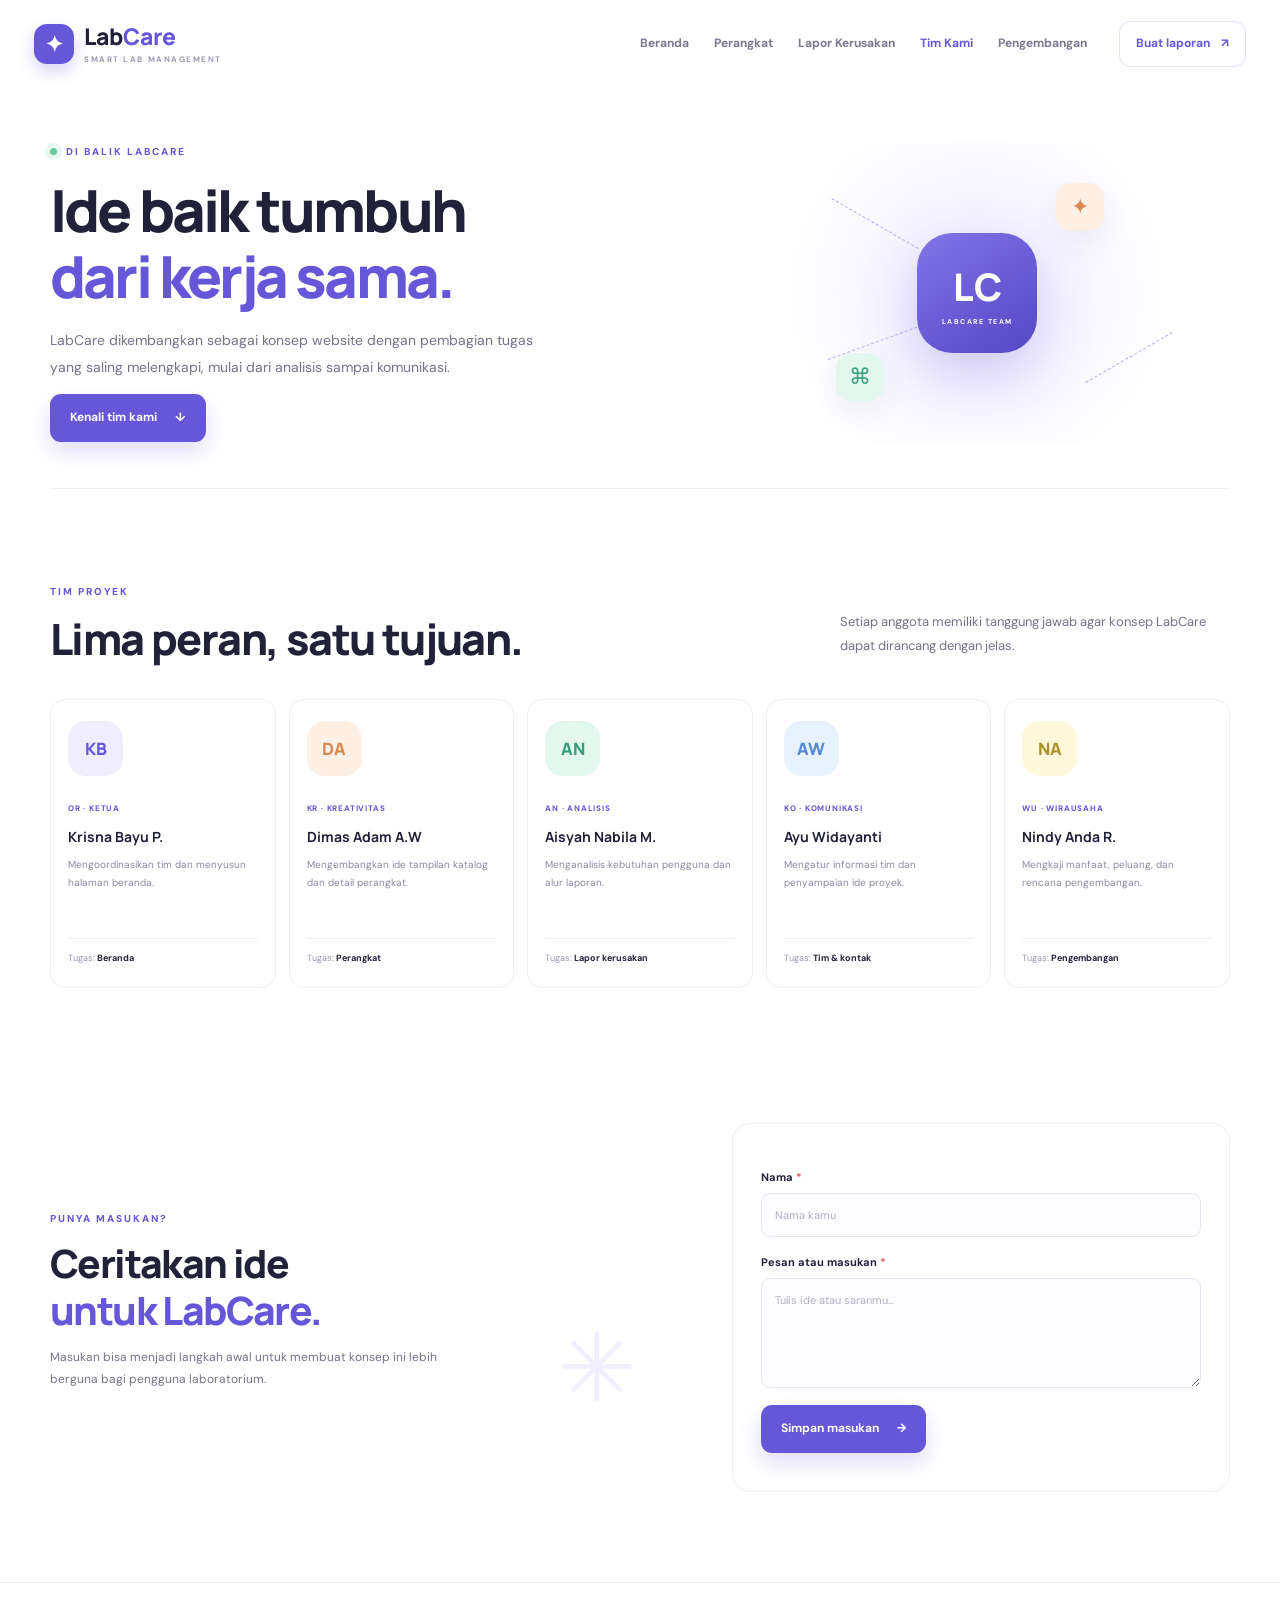
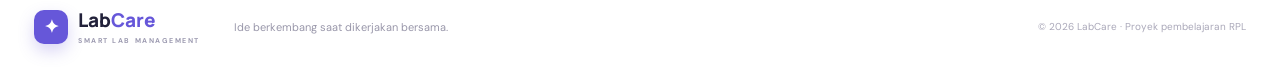
==== presentasi-kontak.html @ 1a1e1eef "Add files via upload" ====
<!DOCTYPE html>
<html lang="id">

<head>
    <meta charset="UTF-8">
    <meta name="viewport" content="width=device-width, initial-scale=1.0">
    <title>Tim Kami — LabCare</title>
    <link rel="stylesheet" href="style.css">
    <script src="script.js" defer></script>
</head>

<body>
    <header class="site-header"><a class="brand" href="index.html"><span
                class="brand-mark">✦</span><span>Lab<span>Care</span><small>SMART LAB
                    MANAGEMENT</small></span></a><button class="menu-toggle" aria-label="Buka menu"
            aria-expanded="false">☰</button>
        <nav class="nav-links"><a href="index.html">Beranda</a><a href="tampilan-aplikasi.html">Perangkat</a><a
                href="lapor-kerusakan.html">Lapor Kerusakan</a><a class="active" href="presentasi-kontak.html">Tim
                Kami</a><a href="peluang-pengembangan.html">Pengembangan</a></nav><a class="header-cta"
            href="lapor-kerusakan.html">Buat laporan <span>↗</span></a>
    </header>
    <main>
        <section class="page-hero section-wrap">
            <div>
                <div class="eyebrow"><span class="pulse-dot"></span> DI BALIK LABCARE</div>
                <h1>Ide baik tumbuh<br><span>dari kerja sama.</span></h1>
                <p>LabCare dikembangkan sebagai konsep website dengan pembagian tugas yang saling melengkapi, mulai dari
                    analisis sampai komunikasi.</p><a class="btn btn-primary" href="#team">Kenali tim kami
                    <span>↓</span></a>
            </div>
            <div class="team-hero-art">
                <div class="team-orb orb-one">✦</div>
                <div class="team-orb orb-two">⌘</div>
                <div class="team-center">LC<span>LABCARE TEAM</span></div>
                <div class="team-line line-one"></div>
                <div class="team-line line-two"></div>
                <div class="team-line line-three"></div>
            </div>
        </section>
        <section class="section-wrap section-pad" id="team">
            <div class="section-heading">
                <div>
                    <div class="eyebrow">TIM PROYEK</div>
                    <h2>Lima peran, satu tujuan.</h2>
                </div>
                <p>Setiap anggota memiliki tanggung jawab agar konsep LabCare dapat dirancang dengan jelas.</p>
            </div>
            <div class="team-grid">
                <article class="team-card">
                    <div class="team-avatar avatar-violet">KB</div><span class="role-tag">OR · KETUA</span>
                    <h3>Krisna Bayu P.</h3>
                    <p>Mengoordinasikan tim dan menyusun halaman beranda.</p>
                    <div class="team-task">Tugas: <b>Beranda</b></div>
                </article>
                <article class="team-card">
                    <div class="team-avatar avatar-peach">DA</div><span class="role-tag">KR · KREATIVITAS</span>
                    <h3>Dimas Adam A.W</h3>
                    <p>Mengembangkan ide tampilan katalog dan detail perangkat.</p>
                    <div class="team-task">Tugas: <b>Perangkat</b></div>
                </article>
                <article class="team-card">
                    <div class="team-avatar avatar-mint">AN</div><span class="role-tag">AN · ANALISIS</span>
                    <h3>Aisyah Nabila M.</h3>
                    <p>Menganalisis kebutuhan pengguna dan alur laporan.</p>
                    <div class="team-task">Tugas: <b>Lapor kerusakan</b></div>
                </article>
                <article class="team-card">
                    <div class="team-avatar avatar-blue">AW</div><span class="role-tag">KO · KOMUNIKASI</span>
                    <h3>Ayu Widayanti</h3>
                    <p>Mengatur informasi tim dan penyampaian ide proyek.</p>
                    <div class="team-task">Tugas: <b>Tim & kontak</b></div>
                </article>
                <article class="team-card">
                    <div class="team-avatar avatar-yellow">NA</div><span class="role-tag">WU · WIRAUSAHA</span>
                    <h3>Nindy Anda R.</h3>
                    <p>Mengkaji manfaat, peluang, dan rencana pengembangan.</p>
                    <div class="team-task">Tugas: <b>Pengembangan</b></div>
                </article>
            </div>
        </section>
        <section class="section-wrap contact-layout">
            <div>
                <div class="eyebrow">PUNYA MASUKAN?</div>
                <h2>Ceritakan ide<br><span>untuk LabCare.</span></h2>
                <p>Masukan bisa menjadi langkah awal untuk membuat konsep ini lebih berguna bagi pengguna laboratorium.
                </p>
                <div class="contact-decoration">✳</div>
            </div>
            <form id="feedback-form" class="feedback-form"><label for="feedback-name">Nama <b>*</b></label><input
                    id="feedback-name" required placeholder="Nama kamu"><label for="feedback-message">Pesan atau masukan
                    <b>*</b></label><textarea id="feedback-message" rows="4" minlength="3" required
                    placeholder="Tulis ide atau saranmu..."></textarea><button class="btn btn-primary"
                    type="submit">Simpan masukan <span>→</span></button>
                <p class="form-message" id="feedback-status" role="status"></p>
            </form>
        </section>
    </main>
    <footer class="site-footer"><a class="brand footer-brand" href="index.html"><span
                class="brand-mark">✦</span><span>Lab<span>Care</span><small>SMART LAB MANAGEMENT</small></span></a>
        <p>Ide berkembang saat dikerjakan bersama.</p><span>© 2026 LabCare · Proyek pembelajaran RPL</span>
    </footer>
</body>

</html>
---- style.css ----
@import url('https://fonts.googleapis.com/css2?family=DM+Sans:wght@400;500;600;700&family=Manrope:wght@400;500;600;700;800&display=swap');

:root {
    --ink: #22213a;
    --muted: #74738a;
    --purple: #6657d9;
    --purple-dark: #5143c1;
    --lilac: #f0edff;
    --mint: #e4f7ef;
    --peach: #fff0e6;
    --blue: #e8f2ff;
    --line: #eeedf4;
    --white: #fff;
    --shadow: 0 24px 70px rgba(46, 38, 100, .10)
}

* {
    box-sizing: border-box
}

html {
    scroll-behavior: smooth
}

body {
    margin: 0;
    background: #fff;
    color: var(--ink);
    font-family: 'DM Sans', sans-serif;
    font-size: 15px;
    line-height: 1.65
}

a {
    color: inherit;
    text-decoration: none
}

button,
input,
textarea,
select {
    font: inherit
}

button,
a {
    -webkit-tap-highlight-color: transparent
}

.site-header {
    height: 88px;
    max-width: 1320px;
    margin: auto;
    padding: 0 34px;
    display: flex;
    align-items: center;
    gap: 32px;
    position: relative;
    z-index: 10;
    background: #fff
}

.brand {
    display: flex;
    align-items: center;
    gap: 10px;
    font-family: Manrope, sans-serif;
    font-weight: 800;
    font-size: 23px;
    line-height: 1.1;
    white-space: nowrap
}

.brand>span:last-child>span {
    color: var(--purple)
}

.brand small {
    display: block;
    font: 700 8px 'DM Sans', sans-serif;
    letter-spacing: 1.55px;
    color: #9c9ab0;
    margin-top: 5px
}

.brand-mark {
    width: 40px;
    height: 40px;
    border-radius: 13px;
    background: var(--purple);
    display: grid;
    place-items: center;
    color: #fff;
    font-size: 22px;
    box-shadow: 0 7px 16px #6657d940
}

.nav-links {
    display: flex;
    align-items: center;
    justify-content: center;
    gap: 25px;
    margin-left: auto
}

.nav-links a {
    font-size: 12px;
    font-weight: 700;
    color: #79788e;
    transition: .2s;
    white-space: nowrap
}

.nav-links a:hover,
.nav-links a.active {
    color: var(--purple)
}

.header-cta {
    padding: 12px 16px;
    border: 1px solid #e7e4fa;
    border-radius: 11px;
    color: var(--purple);
    font-size: 12px;
    font-weight: 700;
    white-space: nowrap
}

.header-cta span {
    padding-left: 8px
}

.menu-toggle {
    display: none;
    border: 0;
    background: var(--lilac);
    color: var(--purple);
    border-radius: 9px;
    padding: 8px 12px;
    font-size: 20px
}

.section-wrap {
    width: min(1180px, calc(100% - 64px));
    margin: 0 auto
}

.hero {
    min-height: 650px;
    display: grid;
    grid-template-columns: .9fr 1.1fr;
    align-items: center;
    gap: 28px;
    padding-top: 40px;
    padding-bottom: 68px
}

.eyebrow {
    font-size: 10px;
    letter-spacing: 2px;
    font-weight: 800;
    color: var(--purple);
    display: flex;
    align-items: center;
    gap: 9px
}

.pulse-dot {
    width: 7px;
    height: 7px;
    border-radius: 50%;
    background: #68c9a1;
    box-shadow: 0 0 0 5px #68c9a125
}

.hero h1,
.page-hero h1 {
    font: 800 clamp(42px, 5.1vw, 66px)/1.13 Manrope, sans-serif;
    letter-spacing: -2.8px;
    margin: 22px 0 19px
}

.hero h1 span,
.page-hero h1 span,
.section-heading h2 span,
.form-intro h2 span,
.contact-layout h2 span {
    color: var(--purple)
}

.hero-text,
.page-hero p {
    max-width: 490px;
    color: var(--muted);
    font-size: 15px;
    line-height: 1.9
}

.hero-actions {
    display: flex;
    align-items: center;
    gap: 12px;
    flex-wrap: wrap;
    margin-top: 30px
}

.btn {
    border: 0;
    display: inline-flex;
    align-items: center;
    justify-content: center;
    gap: 18px;
    padding: 14px 20px;
    border-radius: 11px;
    font-size: 12px;
    font-weight: 700;
    cursor: pointer;
    transition: transform .2s, box-shadow .2s
}

.btn:hover {
    transform: translateY(-2px)
}

.btn-primary {
    background: var(--purple);
    color: #fff;
    box-shadow: 0 10px 22px #6657d933
}

.btn-primary:hover {
    background: var(--purple-dark);
    box-shadow: 0 13px 25px #6657d944
}

.btn-ghost {
    background: #f7f6fb;
    color: #4d4b65
}

.play-icon {
    display: grid;
    place-items: center;
    background: #fff;
    border-radius: 50%;
    width: 25px;
    height: 25px;
    color: var(--purple)
}

.hero-proof {
    display: flex;
    align-items: center;
    gap: 12px;
    margin-top: 40px
}

.avatar-stack {
    display: flex;
    padding-left: 3px
}

.avatar-stack span {
    display: grid;
    place-items: center;
    width: 31px;
    height: 31px;
    margin-left: -4px;
    background: #f0edff;
    border: 2px solid white;
    border-radius: 50%;
    font-size: 15px
}

.hero-proof strong,
.hero-proof small {
    display: block
}

.hero-proof strong {
    font-size: 11px
}

.hero-proof small {
    font-size: 10px;
    color: #9997aa
}

.hero-art {
    height: 490px;
    position: relative;
    display: flex;
    align-items: center;
    justify-content: center
}

.art-glow {
    position: absolute;
    width: 410px;
    height: 410px;
    border-radius: 50%;
    background: radial-gradient(circle, #eeebff 0, #f8f6ff 55%, transparent 72%)
}

.art-orbit {
    position: absolute;
    width: 430px;
    height: 430px;
    border: 1px dashed #d9d3fa;
    border-radius: 50%;
    transform: rotate(-25deg)
}

.dashboard-window {
    z-index: 1;
    width: min(430px, 90%);
    padding: 0 22px 22px;
    background: #fff;
    border: 1px solid #efedf7;
    border-radius: 20px;
    box-shadow: 0 30px 90px #49417d1a;
    transform: rotate(-2deg)
}

.window-top {
    height: 43px;
    display: flex;
    align-items: center;
    justify-content: space-between;
    border-bottom: 1px solid #f0eef6;
    font-size: 9px;
    color: #a2a0b4
}

.window-dots {
    display: flex;
    gap: 4px
}

.window-dots i {
    width: 6px;
    height: 6px;
    border-radius: 50%;
    background: #e5e2f2
}

.window-dots i:first-child {
    background: #edb4bf
}

.window-dots i:nth-child(2) {
    background: #f3d38a
}

.window-dots i:nth-child(3) {
    background: #9ddbc2
}

.live-label {
    font-size: 7px;
    color: #4ab38b;
    font-weight: 800
}

.mini-welcome {
    display: flex;
    align-items: center;
    justify-content: space-between;
    padding: 18px 0 13px
}

.mini-welcome small,
.inventory-summary small {
    font-size: 8px;
    letter-spacing: 1.3px;
    color: #9694a9;
    font-weight: 800
}

.mini-welcome h3 {
    font: 700 19px Manrope;
    margin: 5px 0 0
}

.mini-welcome p {
    font-size: 10px;
    color: #9997aa;
    margin: 2px 0
}

.mini-logo {
    width: 38px;
    height: 38px;
    background: var(--lilac);
    color: var(--purple);
    display: grid;
    place-items: center;
    border-radius: 12px;
    font-size: 22px
}

.stat-grid {
    display: grid;
    grid-template-columns: repeat(2, 1fr);
    gap: 9px
}

.stat-card {
    position: relative;
    padding: 12px;
    border: 1px solid #f0eef7;
    border-radius: 12px;
    min-height: 110px
}

.stat-icon {
    display: grid;
    place-items: center;
    width: 27px;
    height: 27px;
    border-radius: 8px;
    font-size: 14px;
    margin-bottom: 8px
}

.violet {
    background: var(--lilac);
    color: var(--purple)
}

.mint {
    background: var(--mint);
    color: #399d7b
}

.orange {
    background: var(--peach);
    color: #d98750
}

.blue {
    background: var(--blue);
    color: #528cd6
}

.stat-card small,
.stat-card strong,
.stat-card em {
    display: block
}

.stat-card small {
    font-size: 9px;
    color: #89879d
}

.stat-card strong {
    font: 800 23px Manrope;
    margin: 0 0 2px
}

.stat-card em {
    font-style: normal;
    font-size: 8px;
    color: #a09eb1
}

.green-text {
    color: #38a57d !important
}

.orange-text {
    color: #d88950 !important
}

.device-preview {
    margin-top: 14px;
    padding: 13px;
    border: 1px solid #f0eef7;
    border-radius: 12px
}

.device-title {
    display: flex;
    justify-content: space-between;
    font-size: 10px;
    margin-bottom: 8px
}

.device-title a {
    color: var(--purple);
    font-size: 9px
}

.device-row {
    display: flex;
    align-items: center;
    gap: 9px;
    padding: 8px 0;
    border-top: 1px solid #f4f2f8
}

.device-symbol {
    width: 28px;
    height: 28px;
    background: var(--lilac);
    color: var(--purple);
    border-radius: 8px;
    display: grid;
    place-items: center
}

.device-symbol.purple {
    background: var(--mint);
    color: #339c7b
}

.device-row>div {
    flex: 1
}

.device-row strong,
.device-row small {
    display: block
}

.device-row strong {
    font-size: 10px
}

.device-row small {
    font-size: 8px;
    color: #9997aa
}

.status {
    font-size: 9px;
    font-weight: 700;
    padding: 5px 8px;
    border-radius: 6px;
    white-space: nowrap
}

.status-good {
    background: #e6f8f0;
    color: #29966c
}

.status-check {
    background: #fff3df;
    color: #c17c22
}

.status-broken {
    background: #ffe9eb;
    color: #d84d5d
}

.floating-note {
    position: absolute;
    z-index: 2;
    display: flex;
    align-items: center;
    gap: 10px;
    background: white;
    border: 1px solid #f0eef7;
    border-radius: 13px;
    padding: 12px 15px;
    box-shadow: 0 15px 40px #3e356b16
}

.floating-note>span {
    width: 30px;
    height: 30px;
    border-radius: 9px;
    background: var(--mint);
    display: grid;
    place-items: center;
    color: #399d7b
}

.floating-note strong,
.floating-note small {
    display: block
}

.floating-note strong {
    font-size: 10px
}

.floating-note small {
    font-size: 9px;
    color: #9997aa
}

.note-top {
    top: 64px;
    right: -3px
}

.note-bottom {
    bottom: 45px;
    left: -5px
}

.note-bottom>span {
    background: #fff0e6;
    color: #d98750
}

.trust-strip {
    border-top: 1px solid #f0eef6;
    border-bottom: 1px solid #f0eef6;
    display: flex;
    justify-content: center;
    gap: clamp(25px, 6vw, 90px);
    padding: 22px 24px;
    flex-wrap: wrap;
    color: #77758c;
    font-size: 11px;
    font-weight: 700
}

.trust-strip span {
    color: var(--purple);
    margin-right: 8px;
    font-size: 16px
}

.section-pad {
    padding-top: 95px;
    padding-bottom: 95px
}

.section-heading {
    display: flex;
    justify-content: space-between;
    align-items: end;
    gap: 35px;
    margin-bottom: 35px
}

.section-heading h2,
.form-intro h2,
.contact-layout h2 {
    font: 800 clamp(30px, 3.7vw, 43px)/1.2 Manrope;
    letter-spacing: -1.6px;
    margin: 12px 0 0
}

.section-heading>p {
    max-width: 390px;
    color: var(--muted);
    font-size: 13px;
    margin: 0 0 5px;
    line-height: 1.9
}

.feature-grid {
    display: grid;
    grid-template-columns: repeat(3, 1fr);
    gap: 18px
}

.feature-card {
    position: relative;
    overflow: hidden;
    border-radius: 17px;
    padding: 27px;
    min-height: 270px
}

.feature-lilac {
    background: #f2efff
}

.feature-mint {
    background: #eaf8f1
}

.feature-peach {
    background: #fff1e8
}

.feature-icon {
    display: grid;
    place-items: center;
    width: 43px;
    height: 43px;
    border-radius: 13px;
    background: #fff;
    color: var(--purple);
    font-size: 21px;
    box-shadow: 0 4px 15px #3b2b6910;
    margin-bottom: 24px
}

.feature-mint .feature-icon {
    color: #319d76
}

.feature-peach .feature-icon {
    color: #d98b50
}

.card-number {
    font-size: 8px;
    letter-spacing: 1.3px;
    font-weight: 800;
    color: #9693b1
}

.feature-card h3 {
    font: 700 19px Manrope;
    margin: 9px 0
}

.feature-card p {
    font-size: 12px;
    line-height: 1.8;
    color: #77758c;
    max-width: 280px
}

.feature-card a {
    font-size: 11px;
    font-weight: 800;
    color: var(--purple);
    display: inline-flex;
    gap: 20px;
    margin-top: 12px
}

.feature-decoration {
    position: absolute;
    right: 10px;
    bottom: -28px;
    font-size: 100px;
    color: #6657d90a;
    transform: rotate(-15deg)
}

.cta-band {
    margin-bottom: 85px;
    padding: 30px 38px;
    border-radius: 19px;
    background: linear-gradient(110deg, #6556d8, #8071e9);
    color: white;
    display: flex;
    align-items: center;
    gap: 20px;
    position: relative;
    overflow: hidden
}

.cta-symbol {
    width: 52px;
    height: 52px;
    display: grid;
    place-items: center;
    border-radius: 15px;
    background: #ffffff25;
    font-size: 25px;
    flex-shrink: 0
}

.cta-band>div:nth-child(2) {
    flex: 1
}

.cta-band h2 {
    font: 700 21px Manrope;
    margin: 0 0 4px
}

.cta-band p {
    font-size: 12px;
    color: #e4e0ff;
    margin: 0
}

.btn-light {
    background: white;
    color: var(--purple);
    white-space: nowrap
}

.site-footer {
    max-width: 1320px;
    margin: auto;
    border-top: 1px solid #efedf5;
    padding: 27px 34px 32px;
    display: flex;
    align-items: center;
    gap: 24px
}

.footer-brand {
    font-size: 19px
}

.footer-brand .brand-mark {
    width: 34px;
    height: 34px;
    border-radius: 10px;
    font-size: 18px
}

.footer-brand small {
    font-size: 7px
}

.site-footer p {
    font-size: 11px;
    color: #9997aa;
    margin: 0 auto 0 10px
}

.site-footer>span {
    font-size: 10px;
    color: #aaa8b9;
    white-space: nowrap
}

.page-hero {
    display: grid;
    grid-template-columns: 1fr .75fr;
    align-items: center;
    min-height: 380px;
    padding-top: 55px;
    padding-bottom: 45px;
    border-bottom: 1px solid #f2f0f7
}

.page-hero h1 {
    font-size: clamp(40px, 4.7vw, 58px);
    margin-top: 17px
}

.page-hero p {
    max-width: 510px;
    font-size: 14px
}

.page-hero-art {
    height: 260px;
    position: relative;
    display: grid;
    place-items: center;
    background: radial-gradient(circle, #f1eeff 0, transparent 67%)
}

.hero-icon-large {
    width: 150px;
    height: 150px;
    display: grid;
    place-items: center;
    border-radius: 40px;
    background: linear-gradient(145deg, #8071e9, #5545c8);
    color: white;
    font-size: 76px;
    box-shadow: 0 24px 60px #6556d844;
    transform: rotate(-8deg)
}

.orbit-label {
    position: absolute;
    right: 9%;
    bottom: 15%;
    background: white;
    padding: 12px 18px;
    border: 1px solid #efedf7;
    border-radius: 12px;
    font-size: 8px;
    letter-spacing: 1.5px;
    color: #aaa6bd;
    box-shadow: var(--shadow);
    transform: rotate(5deg)
}

.orbit-label b {
    font-size: 12px;
    color: var(--purple)
}

.inventory-summary {
    display: flex;
    justify-content: space-between;
    align-items: center;
    margin-bottom: 25px
}

.inventory-summary h2 {
    font: 800 30px Manrope;
    letter-spacing: -1px;
    margin: 5px 0
}

.inventory-summary p {
    margin: 0;
    color: var(--muted);
    font-size: 12px
}

.summary-count {
    width: 90px;
    height: 90px;
    border: 1px solid #efedf7;
    border-radius: 20px;
    display: grid;
    align-content: center;
    justify-items: center;
    background: #fbfaff
}

.summary-count strong {
    font: 800 30px Manrope;
    color: var(--purple)
}

.summary-count span {
    font-size: 10px;
    color: #9997aa
}

.filter-bar {
    display: flex;
    justify-content: space-between;
    gap: 15px;
    align-items: center;
    margin-bottom: 25px
}

.search-box {
    height: 44px;
    border: 1px solid #eae8f3;
    border-radius: 10px;
    display: flex;
    align-items: center;
    gap: 10px;
    padding: 0 13px;
    max-width: 380px;
    flex: 1
}

.search-box>span {
    font-size: 22px;
    color: #9895ad
}

.search-box input {
    border: 0;
    outline: 0;
    width: 100%;
    font-size: 11px;
    color: var(--ink)
}

.filter-buttons {
    display: flex;
    gap: 6px;
    flex-wrap: wrap
}

.filter-btn {
    border: 1px solid #eeecf5;
    background: #fff;
    border-radius: 8px;
    padding: 10px 13px;
    color: #77758c;
    font-size: 10px;
    font-weight: 700;
    cursor: pointer
}

.filter-btn.active,
.filter-btn:hover {
    background: var(--purple);
    border-color: var(--purple);
    color: white
}

.device-grid {
    display: grid;
    grid-template-columns: repeat(4, 1fr);
    gap: 16px
}

.inventory-card {
    border: 1px solid #eeecf5;
    border-radius: 15px;
    overflow: hidden;
    transition: .2s;
    background: #fff
}

.inventory-card:hover {
    transform: translateY(-4px);
    box-shadow: 0 16px 40px #41386d12
}

.device-visual {
    height: 140px;
    position: relative;
    display: grid;
    place-items: center;
    overflow: hidden
}

.device-visual:before,
.device-visual:after {
    content: "";
    position: absolute;
    border: 1px solid #ffffff85;
    border-radius: 50%;
    width: 170px;
    height: 170px
}

.device-visual:after {
    width: 120px;
    height: 120px
}

.visual-purple {
    background: #eeebff;
    color: #6a5bd9
}

.visual-mint {
    background: #e4f7ef;
    color: #339b78
}

.visual-blue {
    background: #e7f2ff;
    color: #558bd5
}

.visual-peach {
    background: #fff0e6;
    color: #d88951
}

.visual-yellow {
    background: #fff8db;
    color: #b69a30
}

.visual-pink {
    background: #ffedf4;
    color: #c56c98
}

.device-visual>span {
    z-index: 1;
    font-size: 59px
}

.device-visual i {
    position: absolute;
    right: 13px;
    top: 10px;
    font: 800 12px Manrope;
    opacity: .45
}

.inventory-card-body {
    padding: 15px
}

.card-meta {
    display: flex;
    justify-content: space-between;
    align-items: center;
    gap: 5px
}

.card-meta>span:first-child {
    font-size: 9px;
    color: #9997aa;
    letter-spacing: .5px
}

.inventory-card h3 {
    font: 700 15px Manrope;
    margin: 12px 0 2px
}

.inventory-card p {
    font-size: 10px;
    color: #8e8ca1;
    margin: 0
}

.device-spec {
    display: flex;
    justify-content: space-between;
    padding: 12px 0;
    margin-top: 10px;
    border-top: 1px solid #f1eff7;
    color: #9896aa;
    font-size: 9px
}

.detail-btn {
    width: 100%;
    display: flex;
    justify-content: space-between;
    align-items: center;
    border: 0;
    background: #f7f6fc;
    color: var(--purple);
    border-radius: 8px;
    padding: 10px 11px;
    font-size: 10px;
    font-weight: 800;
    cursor: pointer
}

.empty-state {
    text-align: center;
    padding: 50px 10px;
    color: var(--muted)
}

.modal-backdrop {
    position: fixed;
    inset: 0;
    z-index: 30;
    background: #201b3d8c;
    display: grid;
    place-items: center;
    padding: 20px
}

.modal-backdrop[hidden] {
    display: none
}

.detail-modal {
    position: relative;
    background: #fff;
    width: min(420px, 100%);
    border-radius: 22px;
    padding: 32px;
    box-shadow: var(--shadow)
}

.modal-close {
    position: absolute;
    right: 17px;
    top: 13px;
    border: 0;
    background: #f3f1fa;
    border-radius: 50%;
    width: 32px;
    height: 32px;
    font-size: 22px;
    cursor: pointer
}

.modal-icon {
    width: 54px;
    height: 54px;
    border-radius: 15px;
    background: var(--lilac);
    display: grid;
    place-items: center;
    font-size: 27px;
    color: var(--purple);
    margin-bottom: 20px
}

.detail-modal h2 {
    font: 800 27px Manrope;
    margin: 9px 0
}

.detail-modal>p {
    color: var(--muted);
    font-size: 13px
}

.modal-info {
    border-top: 1px solid var(--line);
    margin: 20px 0;
    padding-top: 12px
}

.modal-info div {
    display: flex;
    justify-content: space-between;
    padding: 8px 0;
    font-size: 12px
}

.modal-info span {
    color: #9694a8
}

.report-hero {
    grid-template-columns: 1fr .7fr
}

.report-points {
    display: grid;
    gap: 13px;
    margin-top: 30px
}

.report-points>div {
    display: flex;
    gap: 13px;
    align-items: center
}

.report-points>div>span {
    display: grid;
    place-items: center;
    width: 34px;
    height: 34px;
    border: 1px solid #e8e4fa;
    border-radius: 10px;
    color: var(--purple);
    font-size: 10px;
    font-weight: 800
}

.report-points p {
    margin: 0
}

.report-points b,
.report-points small {
    display: block
}

.report-points b {
    font-size: 12px
}

.report-points small {
    font-size: 10px;
    color: #9694a8
}

.report-side-visual {
    height: 330px;
    position: relative;
    display: grid;
    place-items: center;
    background: radial-gradient(circle, #f1eeff 0, transparent 67%)
}

.report-orbit {
    width: 185px;
    height: 185px;
    border-radius: 50%;
    background: linear-gradient(145deg, #8a7be9, #5a4bc8);
    display: grid;
    place-items: center;
    color: white;
    font-size: 72px;
    box-shadow: 0 25px 60px #6657d944
}

.report-note {
    position: absolute;
    right: 0;
    bottom: 0;
    width: 215px;
    background: white;
    border: 1px solid #efedf7;
    border-radius: 16px;
    padding: 19px;
    box-shadow: var(--shadow);
    transform: rotate(2deg)
}

.report-note h3 {
    font: 800 20px/1.2 Manrope;
    margin: 13px 0 6px
}

.report-note p {
    font-size: 10px;
    color: #9290a5;
    margin: 0
}

.note-lines {
    display: grid;
    gap: 5px;
    margin-top: 14px
}

.note-lines i {
    height: 5px;
    border-radius: 5px;
    background: #f0eef7
}

.note-lines i:nth-child(2) {
    width: 75%
}

.note-lines i:nth-child(3) {
    width: 55%
}

.report-layout {
    display: grid;
    grid-template-columns: .8fr 1.2fr;
    gap: 65px;
    align-items: start
}

.form-intro h2 {
    font-size: 35px
}

.form-intro>p {
    font-size: 12px;
    color: var(--muted);
    line-height: 1.9;
    margin: 20px 0
}

.form-intro>p b,
.report-form label b,
.feedback-form label b {
    color: #d85c6b
}

.help-card {
    display: flex;
    gap: 12px;
    padding: 16px;
    background: #f7f5ff;
    border-radius: 13px;
    margin-top: 25px
}

.help-icon {
    width: 26px;
    height: 26px;
    flex-shrink: 0;
    border-radius: 50%;
    display: grid;
    place-items: center;
    background: #e6e0ff;
    color: var(--purple);
    font-weight: 800
}

.help-card b {
    font-size: 11px
}

.help-card p {
    font-size: 10px;
    color: #85839a;
    line-height: 1.8;
    margin: 4px 0 0
}

.privacy-note {
    display: flex;
    gap: 8px;
    font-size: 10px;
    color: #9694a8;
    margin-top: 18px
}

.privacy-note:first-letter {
    color: var(--purple)
}

.report-form,
.feedback-form {
    border: 1px solid #eeecf5;
    border-radius: 18px;
    padding: 28px;
    box-shadow: 0 16px 45px #40366b08
}

.form-topline {
    display: flex;
    justify-content: space-between;
    border-bottom: 1px solid #f0eef6;
    padding-bottom: 15px;
    margin-bottom: 22px;
    font-size: 9px;
    letter-spacing: 1px;
    font-weight: 800;
    color: var(--purple)
}

.required-note {
    color: #a09eb0;
    font-weight: 500;
    letter-spacing: 0
}

.report-form label,
.feedback-form label {
    display: block;
    font-size: 11px;
    font-weight: 700;
    margin: 16px 0 7px
}

.report-form input,
.report-form textarea,
.report-form select,
.feedback-form input,
.feedback-form textarea {
    display: block;
    width: 100%;
    border: 1px solid #e8e6f0;
    border-radius: 9px;
    padding: 12px 13px;
    background: #fdfdff;
    outline: 0;
    color: var(--ink);
    font-size: 11px;
    transition: .2s
}

.report-form input:focus,
.report-form textarea:focus,
.report-form select:focus,
.feedback-form input:focus,
.feedback-form textarea:focus {
    border-color: #9a8ff0;
    box-shadow: 0 0 0 3px #6657d916
}

.report-form input::placeholder,
.report-form textarea::placeholder,
.feedback-form input::placeholder,
.feedback-form textarea::placeholder {
    color: #b1afbf
}

.report-form textarea,
.feedback-form textarea {
    resize: vertical;
    min-height: 110px
}

.form-row {
    display: grid;
    grid-template-columns: 1fr 1fr;
    gap: 14px
}

.form-bottom {
    display: flex;
    align-items: center;
    justify-content: space-between;
    gap: 10px;
    margin-top: 20px
}

.form-bottom>span {
    font-size: 9px;
    color: #a09eb0
}

.form-message {
    font-size: 11px;
    color: #29966c;
    margin: 10px 0 0
}

.saved-reports {
    padding-bottom: 85px
}

.saved-reports .section-heading {
    margin-bottom: 20px
}

.saved-reports .section-heading h2 {
    font-size: 30px
}

.text-button {
    border: 0;
    background: transparent;
    color: #9b98ad;
    font-size: 10px;
    cursor: pointer
}

.reports-list {
    display: grid;
    gap: 10px
}

.report-item {
    display: grid;
    grid-template-columns: 1fr auto;
    gap: 10px;
    border: 1px solid var(--line);
    border-radius: 12px;
    padding: 16px
}

.report-item h3 {
    font-size: 13px;
    margin: 0 0 4px
}

.report-item p {
    font-size: 11px;
    color: var(--muted);
    margin: 3px 0
}

.report-item small {
    font-size: 9px;
    color: #aaa8b9
}

.empty-report {
    font-size: 12px;
    color: #9997aa;
    background: #faf9fd;
    border-radius: 12px;
    padding: 24px;
    text-align: center
}

.team-hero-art {
    height: 300px;
    position: relative;
    display: grid;
    place-items: center;
    background: radial-gradient(circle, #f0edff 0, transparent 68%)
}

.team-center {
    z-index: 2;
    width: 120px;
    height: 120px;
    border-radius: 35px;
    display: grid;
    place-content: center;
    justify-items: center;
    background: linear-gradient(145deg, #8274e8, #5546c5);
    color: #fff;
    font: 800 38px Manrope;
    box-shadow: 0 22px 55px #6657d944
}

.team-center span {
    font: 700 7px 'DM Sans';
    letter-spacing: 1.5px;
    margin-top: 5px
}

.team-orb {
    position: absolute;
    z-index: 3;
    width: 48px;
    height: 48px;
    border-radius: 15px;
    display: grid;
    place-items: center;
    font-size: 22px;
    box-shadow: 0 12px 28px #3d326b12
}

.orb-one {
    top: 40px;
    right: 25%;
    background: #fff0e6;
    color: #d88950
}

.orb-two {
    bottom: 42px;
    left: 22%;
    background: #e3f7ef;
    color: #399d7b
}

.team-line {
    position: absolute;
    width: 100px;
    border-top: 1px dashed #b9b0f1;
    transform: rotate(30deg)
}

.line-one {
    top: 80px;
    left: 20%
}

.line-two {
    right: 10%;
    bottom: 85px;
    transform: rotate(-30deg)
}

.line-three {
    left: 20%;
    bottom: 100px;
    transform: rotate(-20deg)
}

.team-grid {
    display: grid;
    grid-template-columns: repeat(5, 1fr);
    gap: 13px
}

.team-card {
    padding: 21px 17px;
    border: 1px solid #efedf5;
    border-radius: 15px;
    transition: .2s
}

.team-card:hover {
    transform: translateY(-4px);
    box-shadow: 0 15px 35px #40366b0e
}

.team-avatar {
    width: 55px;
    height: 55px;
    border-radius: 18px;
    display: grid;
    place-items: center;
    font: 800 17px Manrope;
    margin-bottom: 18px
}

.avatar-violet {
    background: var(--lilac);
    color: var(--purple)
}

.avatar-peach {
    background: var(--peach);
    color: #d88950
}

.avatar-mint {
    background: var(--mint);
    color: #399d7b
}

.avatar-blue {
    background: var(--blue);
    color: #558bd5
}

.avatar-yellow {
    background: #fff8db;
    color: #ad912d
}

.role-tag {
    font-size: 8px;
    letter-spacing: .8px;
    color: var(--purple);
    font-weight: 800
}

.team-card h3 {
    font: 700 14px Manrope;
    margin: 8px 0
}

.team-card p {
    font-size: 10px;
    line-height: 1.8;
    color: #8b899f;
    min-height: 72px
}

.team-task {
    border-top: 1px solid #f0eef6;
    padding-top: 12px;
    font-size: 9px;
    color: #9997aa
}

.team-task b {
    color: var(--ink)
}

.contact-layout {
    display: grid;
    grid-template-columns: 1fr .8fr;
    gap: 60px;
    align-items: center;
    padding: 40px 0 90px
}

.contact-layout>div {
    position: relative
}

.contact-layout h2 {
    font-size: 39px
}

.contact-layout>div>p {
    font-size: 12px;
    color: var(--muted);
    max-width: 390px;
    line-height: 1.9
}

.contact-decoration {
    font-size: 95px;
    color: #f1eeff;
    position: absolute;
    right: 35px;
    bottom: -45px;
    z-index: -1
}

.feedback-form {
    box-shadow: none
}

.feedback-form .btn {
    margin-top: 17px
}

.growth-art {
    height: 290px;
    position: relative;
    display: grid;
    place-items: center;
    background: radial-gradient(circle, #f0edff 0, transparent 68%)
}

.growth-ring {
    position: absolute;
    border: 1px dashed #bdb4f4;
    border-radius: 50%
}

.ring-a {
    width: 230px;
    height: 230px
}

.ring-b {
    width: 165px;
    height: 165px;
    border-style: solid;
    border-color: #e3defb
}

.growth-center {
    z-index: 1;
    width: 110px;
    height: 110px;
    border-radius: 33px;
    background: linear-gradient(145deg, #8274e8, #5546c5);
    display: grid;
    place-content: center;
    justify-items: center;
    color: white;
    font-size: 44px;
    box-shadow: 0 20px 45px #6657d944
}

.growth-center small {
    font-size: 6px;
    letter-spacing: 1.2px
}

.growth-chip {
    position: absolute;
    background: white;
    border: 1px solid #efedf7;
    padding: 8px 13px;
    border-radius: 10px;
    font-size: 10px;
    font-weight: 700;
    box-shadow: 0 10px 25px #40366b10
}

.chip-a {
    top: 35px;
    left: 14%
}

.chip-b {
    right: 6%;
    top: 115px
}

.chip-c {
    bottom: 35px;
    left: 23%
}

.benefit-grid {
    display: grid;
    grid-template-columns: repeat(3, 1fr);
    gap: 17px
}

.benefit-card {
    border: 1px solid #efedf5;
    border-radius: 15px;
    padding: 25px
}

.benefit-icon {
    width: 45px;
    height: 45px;
    border-radius: 13px;
    display: grid;
    place-items: center;
    font-size: 21px;
    margin-bottom: 22px
}

.benefit-icon.lilac {
    background: var(--lilac);
    color: var(--purple)
}

.benefit-icon.mint {
    background: var(--mint);
    color: #399d7b
}

.benefit-icon.peach {
    background: var(--peach);
    color: #d88950
}

.benefit-card h3 {
    font: 700 17px Manrope;
    margin: 0 0 9px
}

.benefit-card p {
    font-size: 11px;
    color: #89879d;
    line-height: 1.9;
    min-height: 62px
}

.benefit-card>span {
    font-size: 8px;
    letter-spacing: 1.2px;
    font-weight: 800;
    color: #a3a0b5
}

.roadmap-section {
    background: #faf9fe
}

.roadmap {
    max-width: 850px;
    margin: 0 auto
}

.roadmap-item {
    display: grid;
    grid-template-columns: 48px 1fr 65px;
    align-items: start;
    gap: 18px;
    padding: 23px 0;
    border-bottom: 1px solid #eae7f5
}

.roadmap-marker {
    width: 42px;
    height: 42px;
    border: 1px solid #ddd7fb;
    border-radius: 13px;
    display: grid;
    place-items: center;
    color: var(--purple);
    font: 800 12px Manrope;
    background: white
}

.roadmap-status {
    font-size: 8px;
    font-weight: 800;
    letter-spacing: 1.2px;
    color: var(--purple)
}

.roadmap-content h3 {
    font: 700 17px Manrope;
    margin: 5px 0
}

.roadmap-content p {
    font-size: 11px;
    color: #89879d;
    margin: 0;
    max-width: 600px
}

.roadmap-symbol {
    width: 50px;
    height: 50px;
    display: grid;
    place-items: center;
    border-radius: 14px;
    background: #efecff;
    color: var(--purple);
    font-size: 23px;
    justify-self: end
}

@media(max-width:1100px) {
    .site-header {
        gap: 18px;
        padding: 0 25px
    }

    .nav-links {
        gap: 14px
    }

    .nav-links a {
        font-size: 11px
    }

    .header-cta {
        padding: 10px
    }

    .device-grid {
        grid-template-columns: repeat(3, 1fr)
    }

    .team-grid {
        grid-template-columns: repeat(3, 1fr)
    }

    .team-card p {
        min-height: 48px
    }

    .hero {
        grid-template-columns: 1fr 1fr
    }

    .note-top {
        right: -10px
    }

    .note-bottom {
        left: -15px
    }
}

@media(max-width:800px) {
    .site-header {
        height: 76px;
        padding: 0 22px
    }

    .menu-toggle {
        display: block;
        margin-left: auto
    }

    .header-cta {
        display: none
    }

    .nav-links {
        display: none;
        position: absolute;
        top: 67px;
        left: 16px;
        right: 16px;
        background: #fff;
        padding: 15px;
        border: 1px solid var(--line);
        border-radius: 15px;
        box-shadow: var(--shadow);
        align-items: stretch;
        gap: 0
    }

    .nav-links.open {
        display: flex;
        flex-direction: column
    }

    .nav-links a {
        padding: 12px;
        border-radius: 8px;
        font-size: 13px
    }

    .nav-links a.active {
        background: #f5f3ff
    }

    .section-wrap {
        width: calc(100% - 42px)
    }

    .hero {
        grid-template-columns: 1fr;
        padding-top: 55px;
        gap: 10px
    }

    .hero h1 {
        font-size: 54px
    }

    .hero-art {
        height: 465px
    }

    .art-orbit {
        width: 360px;
        height: 360px
    }

    .art-glow {
        width: 360px;
        height: 360px
    }

    .note-top {
        right: 0;
        top: 20px
    }

    .note-bottom {
        left: 0;
        bottom: 20px
    }

    .trust-strip {
        gap: 18px 28px
    }

    .section-pad {
        padding-top: 70px;
        padding-bottom: 70px
    }

    .section-heading {
        align-items: start;
        flex-direction: column;
        gap: 13px
    }

    .section-heading>p {
        max-width: 560px
    }

    .feature-grid {
        grid-template-columns: 1fr
    }

    .feature-card {
        min-height: 240px
    }

    .cta-band {
        margin-bottom: 60px;
        flex-wrap: wrap;
        padding: 25px
    }

    .cta-band>div:nth-child(2) {
        min-width: 65%
    }

    .cta-band .btn {
        margin-left: 70px
    }

    .site-footer {
        padding: 25px 22px;
        flex-wrap: wrap
    }

    .site-footer p {
        order: 3;
        flex-basis: 100%;
        margin: 0
    }

    .site-footer>span {
        white-space: normal;
        margin-left: auto
    }

    .page-hero {
        grid-template-columns: 1fr;
        padding-top: 55px
    }

    .page-hero-art,
    .team-hero-art,
    .growth-art,
    .report-side-visual {
        height: 240px
    }

    .report-hero {
        grid-template-columns: 1fr
    }

    .report-side-visual {
        display: none
    }

    .device-grid {
        grid-template-columns: repeat(2, 1fr)
    }

    .filter-bar {
        align-items: stretch;
        flex-direction: column
    }

    .search-box {
        max-width: none;
        min-height: 44px
    }

    .report-layout {
        grid-template-columns: 1fr;
        gap: 30px
    }

    .form-intro h2 {
        font-size: 32px
    }

    .team-grid {
        grid-template-columns: repeat(2, 1fr)
    }

    .contact-layout {
        grid-template-columns: 1fr;
        gap: 25px;
        padding: 15px 0 65px
    }

    .contact-decoration {
        right: 10px
    }

    .benefit-grid {
        grid-template-columns: 1fr
    }

    .benefit-card p {
        min-height: 0
    }

    .roadmap-item {
        grid-template-columns: 42px 1fr 45px;
        gap: 12px
    }
}

@media(max-width:480px) {
    .brand {
        font-size: 21px
    }

    .brand-mark {
        width: 36px;
        height: 36px
    }

    .hero h1,
    .page-hero h1 {
        font-size: 43px;
        letter-spacing: -2px
    }

    .hero-text {
        font-size: 13px
    }

    .hero-art {
        height: 415px
    }

    .dashboard-window {
        width: 95%;
        padding: 0 13px 15px
    }

    .art-glow {
        width: 300px;
        height: 300px
    }

    .art-orbit {
        width: 310px;
        height: 310px
    }

    .floating-note {
        padding: 9px 10px
    }

    .note-top {
        top: 5px
    }

    .note-bottom {
        bottom: 5px
    }

    .stat-card {
        padding: 9px;
        min-height: 102px
    }

    .stat-card strong {
        font-size: 20px
    }

    .trust-strip {
        justify-content: flex-start;
        padding: 20px 22px;
        font-size: 10px
    }

    .trust-strip>div {
        width: calc(50% - 15px)
    }

    .section-heading h2,
    .form-intro h2,
    .contact-layout h2 {
        font-size: 31px
    }

    .cta-band {
        gap: 12px
    }

    .cta-symbol {
        width: 43px;
        height: 43px
    }

    .cta-band h2 {
        font-size: 17px
    }

    .cta-band p {
        font-size: 11px
    }

    .cta-band>div:nth-child(2) {
        min-width: calc(100% - 60px)
    }

    .cta-band .btn {
        margin-left: 0;
        width: 100%
    }

    .site-footer {
        gap: 14px
    }

    .site-footer>span {
        margin-left: 0
    }

    .page-hero {
        min-height: auto
    }

    .device-grid {
        grid-template-columns: 1fr 1fr;
        gap: 10px
    }

    .device-visual {
        height: 105px
    }

    .device-visual>span {
        font-size: 44px
    }

    .inventory-card-body {
        padding: 11px
    }

    .inventory-card h3 {
        font-size: 12px
    }

    .inventory-card p {
        font-size: 9px
    }

    .card-meta {
        align-items: flex-start;
        flex-direction: column
    }

    .status {
        font-size: 8px;
        padding: 4px 6px
    }

    .device-spec {
        font-size: 8px
    }

    .filter-btn {
        padding: 8px 10px
    }

    .form-row {
        grid-template-columns: 1fr;
        gap: 0
    }

    .report-form,
    .feedback-form {
        padding: 20px
    }

    .form-bottom {
        align-items: stretch;
        flex-direction: column
    }

    .form-bottom .btn {
        width: 100%
    }

    .team-grid {
        grid-template-columns: 1fr 1fr;
        gap: 10px
    }

    .team-card {
        padding: 15px 12px
    }

    .team-card h3 {
        font-size: 12px
    }

    .team-card p {
        font-size: 9px
    }

    .team-avatar {
        width: 45px;
        height: 45px;
        border-radius: 14px
    }

    .role-tag {
        font-size: 7px
    }

    .roadmap-item {
        grid-template-columns: 36px 1fr
    }

    .roadmap-marker {
        width: 34px;
        height: 34px
    }

    .roadmap-symbol {
        display: none
    }

    .roadmap-content h3 {
        font-size: 15px
    }

    .roadmap-content p {
        font-size: 10px
    }

    .inventory-summary h2 {
        font-size: 24px
    }

    .summary-count {
        width: 70px;
        height: 70px
    }
}
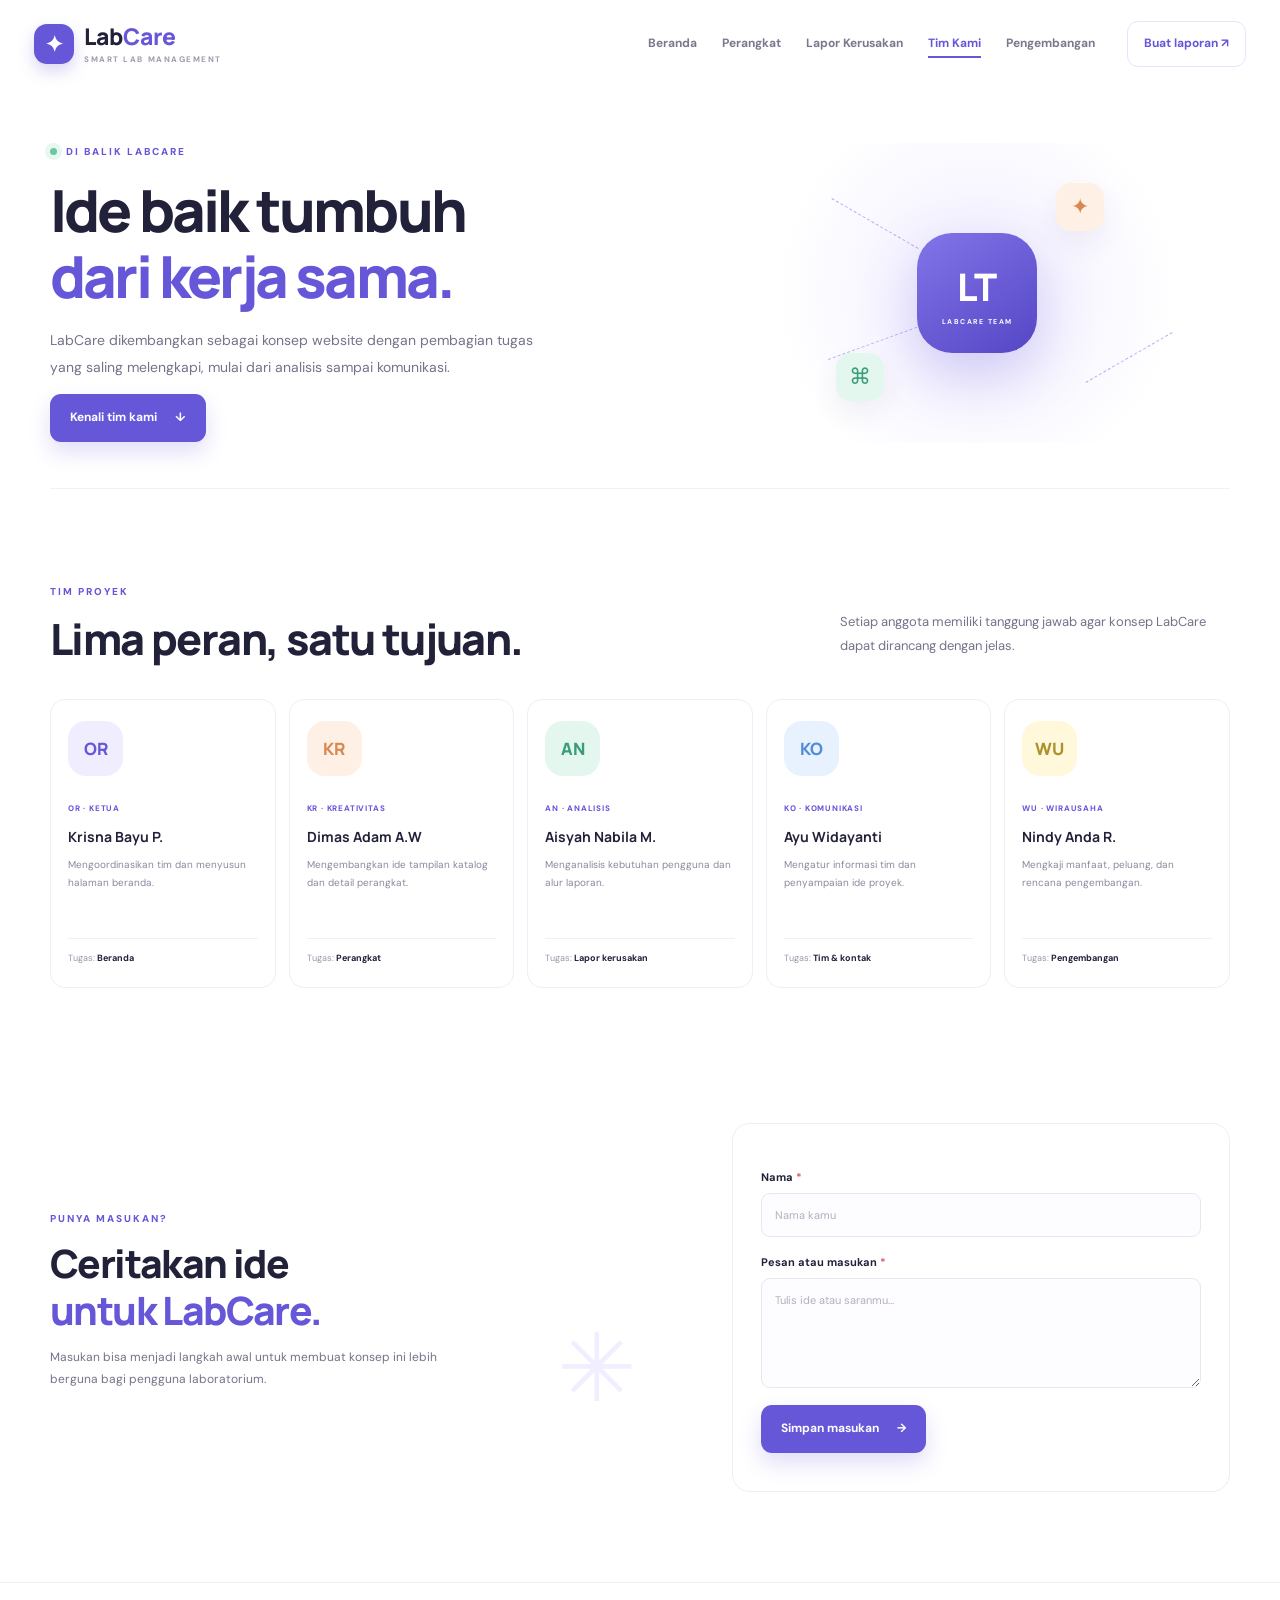
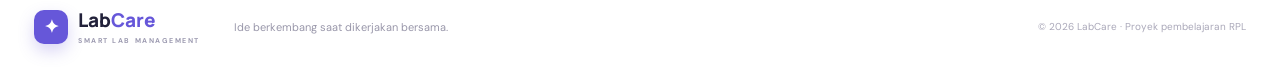
==== commit 897a1c49: "Add files via upload" ====
--- a/presentasi-kontak.html
+++ b/presentasi-kontak.html
@@ -31,7 +31,7 @@
             <div class="team-hero-art">
                 <div class="team-orb orb-one">✦</div>
                 <div class="team-orb orb-two">⌘</div>
-                <div class="team-center">LC<span>LABCARE TEAM</span></div>
+                <div class="team-center">LT<span>LABCARE TEAM</span></div>
                 <div class="team-line line-one"></div>
                 <div class="team-line line-two"></div>
                 <div class="team-line line-three"></div>
@@ -47,13 +47,13 @@
             </div>
             <div class="team-grid">
                 <article class="team-card">
-                    <div class="team-avatar avatar-violet">KB</div><span class="role-tag">OR · KETUA</span>
+                    <div class="team-avatar avatar-violet">OR</div><span class="role-tag">OR · KETUA</span>
                     <h3>Krisna Bayu P.</h3>
                     <p>Mengoordinasikan tim dan menyusun halaman beranda.</p>
                     <div class="team-task">Tugas: <b>Beranda</b></div>
                 </article>
                 <article class="team-card">
-                    <div class="team-avatar avatar-peach">DA</div><span class="role-tag">KR · KREATIVITAS</span>
+                    <div class="team-avatar avatar-peach">KR</div><span class="role-tag">KR · KREATIVITAS</span>
                     <h3>Dimas Adam A.W</h3>
                     <p>Mengembangkan ide tampilan katalog dan detail perangkat.</p>
                     <div class="team-task">Tugas: <b>Perangkat</b></div>
@@ -65,13 +65,13 @@
                     <div class="team-task">Tugas: <b>Lapor kerusakan</b></div>
                 </article>
                 <article class="team-card">
-                    <div class="team-avatar avatar-blue">AW</div><span class="role-tag">KO · KOMUNIKASI</span>
+                    <div class="team-avatar avatar-blue">KO</div><span class="role-tag">KO · KOMUNIKASI</span>
                     <h3>Ayu Widayanti</h3>
                     <p>Mengatur informasi tim dan penyampaian ide proyek.</p>
                     <div class="team-task">Tugas: <b>Tim & kontak</b></div>
                 </article>
                 <article class="team-card">
-                    <div class="team-avatar avatar-yellow">NA</div><span class="role-tag">WU · WIRAUSAHA</span>
+                    <div class="team-avatar avatar-yellow">WU</div><span class="role-tag">WU · WIRAUSAHA</span>
                     <h3>Nindy Anda R.</h3>
                     <p>Mengkaji manfaat, peluang, dan rencana pengembangan.</p>
                     <div class="team-task">Tugas: <b>Pengembangan</b></div>
--- a/style.css
+++ b/style.css
@@ -28,12 +28,41 @@
     color: var(--ink);
     font-family: 'DM Sans', sans-serif;
     font-size: 15px;
-    line-height: 1.65
+    line-height: 1.65;
+    animation: fadeInPage 0.8s ease-out;
+}
+
+/* --- ANIMASI UTAMA HALAMAN --- */
+@keyframes fadeInPage {
+    from {
+        opacity: 0;
+        transform: translateY(12px);
+    }
+    to {
+        opacity: 1;
+        transform: translateY(0);
+    }
+}
+
+@keyframes floatAnim {
+    0%, 100% { transform: translateY(0px) rotate(0deg); }
+    50% { transform: translateY(-8px) rotate(1deg); }
+}
+
+@keyframes pulseGlow {
+    0%, 100% { opacity: 0.6; transform: scale(1); }
+    50% { opacity: 1; transform: scale(1.05); }
+}
+
+@keyframes spinSlow {
+    from { transform: rotate(0deg); }
+    to { transform: rotate(360deg); }
 }
 
 a {
     color: inherit;
-    text-decoration: none
+    text-decoration: none;
+    transition: color 0.2s ease;
 }
 
 button,
@@ -58,7 +87,13 @@
     gap: 32px;
     position: relative;
     z-index: 10;
-    background: #fff
+    background: #fff;
+    animation: slideDown 0.6s ease-out;
+}
+
+@keyframes slideDown {
+    from { transform: translateY(-20px); opacity: 0; }
+    to { transform: translateY(0); opacity: 1; }
 }
 
 .brand {
@@ -69,7 +104,12 @@
     font-weight: 800;
     font-size: 23px;
     line-height: 1.1;
-    white-space: nowrap
+    white-space: nowrap;
+    transition: transform 0.3s ease;
+}
+
+.brand:hover {
+    transform: scale(1.02);
 }
 
 .brand>span:last-child>span {
@@ -93,7 +133,8 @@
     place-items: center;
     color: #fff;
     font-size: 22px;
-    box-shadow: 0 7px 16px #6657d940
+    box-shadow: 0 7px 16px #6657d940;
+    animation: pulseGlow 3s infinite ease-in-out;
 }
 
 .nav-links {
@@ -108,8 +149,25 @@
     font-size: 12px;
     font-weight: 700;
     color: #79788e;
-    transition: .2s;
-    white-space: nowrap
+    transition: all 0.3s cubic-bezier(0.4, 0, 0.2, 1);
+    white-space: nowrap;
+    position: relative;
+}
+
+.nav-links a::after {
+    content: '';
+    position: absolute;
+    width: 0;
+    height: 2px;
+    bottom: -4px;
+    left: 0;
+    background-color: var(--purple);
+    transition: width 0.3s ease;
+}
+
+.nav-links a:hover::after,
+.nav-links a.active::after {
+    width: 100%;
 }
 
 .nav-links a:hover,
@@ -124,11 +182,15 @@
     color: var(--purple);
     font-size: 12px;
     font-weight: 700;
-    white-space: nowrap
-}
-
-.header-cta span {
-    padding-left: 8px
+    white-space: nowrap;
+    transition: all 0.3s ease;
+}
+
+.header-cta:hover {
+    background: var(--purple);
+    color: white;
+    box-shadow: 0 8px 20px rgba(102, 87, 217, 0.3);
+    transform: translateY(-2px);
 }
 
 .menu-toggle {
@@ -138,7 +200,8 @@
     color: var(--purple);
     border-radius: 9px;
     padding: 8px 12px;
-    font-size: 20px
+    font-size: 20px;
+    cursor: pointer;
 }
 
 .section-wrap {
@@ -171,14 +234,21 @@
     height: 7px;
     border-radius: 50%;
     background: #68c9a1;
-    box-shadow: 0 0 0 5px #68c9a125
+    box-shadow: 0 0 0 5px #68c9a125;
+    animation: pulseGlow 2s infinite;
 }
 
 .hero h1,
 .page-hero h1 {
     font: 800 clamp(42px, 5.1vw, 66px)/1.13 Manrope, sans-serif;
     letter-spacing: -2.8px;
-    margin: 22px 0 19px
+    margin: 22px 0 19px;
+    animation: slideUp 0.8s ease-out;
+}
+
+@keyframes slideUp {
+    from { opacity: 0; transform: translateY(25px); }
+    to { opacity: 1; transform: translateY(0); }
 }
 
 .hero h1 span,
@@ -194,7 +264,8 @@
     max-width: 490px;
     color: var(--muted);
     font-size: 15px;
-    line-height: 1.9
+    line-height: 1.9;
+    animation: slideUp 1s ease-out;
 }
 
 .hero-actions {
@@ -216,11 +287,12 @@
     font-size: 12px;
     font-weight: 700;
     cursor: pointer;
-    transition: transform .2s, box-shadow .2s
+    transition: all 0.3s cubic-bezier(0.4, 0, 0.2, 1);
 }
 
 .btn:hover {
-    transform: translateY(-2px)
+    transform: translateY(-3px);
+    box-shadow: 0 10px 25px rgba(102, 87, 217, 0.25);
 }
 
 .btn-primary {
@@ -231,12 +303,18 @@
 
 .btn-primary:hover {
     background: var(--purple-dark);
-    box-shadow: 0 13px 25px #6657d944
+    box-shadow: 0 15px 30px #6657d955
 }
 
 .btn-ghost {
     background: #f7f6fb;
-    color: #4d4b65
+    color: #4d4b65;
+    transition: all 0.3s ease;
+}
+
+.btn-ghost:hover {
+    background: #eae6f8;
+    color: var(--purple);
 }
 
 .play-icon {
@@ -246,7 +324,12 @@
     border-radius: 50%;
     width: 25px;
     height: 25px;
-    color: var(--purple)
+    color: var(--purple);
+    transition: transform 0.3s ease;
+}
+
+.btn-ghost:hover .play-icon {
+    transform: scale(1.1);
 }
 
 .hero-proof {
@@ -270,7 +353,13 @@
     background: #f0edff;
     border: 2px solid white;
     border-radius: 50%;
-    font-size: 15px
+    font-size: 15px;
+    transition: transform 0.2s ease;
+}
+
+.avatar-stack span:hover {
+    transform: translateY(-3px) scale(1.1);
+    z-index: 2;
 }
 
 .hero-proof strong,
@@ -300,7 +389,8 @@
     width: 410px;
     height: 410px;
     border-radius: 50%;
-    background: radial-gradient(circle, #eeebff 0, #f8f6ff 55%, transparent 72%)
+    background: radial-gradient(circle, #eeebff 0, #f8f6ff 55%, transparent 72%);
+    animation: pulseGlow 6s infinite alternate;
 }
 
 .art-orbit {
@@ -309,7 +399,7 @@
     height: 430px;
     border: 1px dashed #d9d3fa;
     border-radius: 50%;
-    transform: rotate(-25deg)
+    animation: spinSlow 30s linear infinite;
 }
 
 .dashboard-window {
@@ -320,7 +410,8 @@
     border: 1px solid #efedf7;
     border-radius: 20px;
     box-shadow: 0 30px 90px #49417d1a;
-    transform: rotate(-2deg)
+    transform: rotate(-2deg);
+    animation: floatAnim 6s ease-in-out infinite;
 }
 
 .window-top {
@@ -360,7 +451,8 @@
 .live-label {
     font-size: 7px;
     color: #4ab38b;
-    font-weight: 800
+    font-weight: 800;
+    animation: pulseGlow 1.5s infinite;
 }
 
 .mini-welcome {
@@ -397,7 +489,12 @@
     display: grid;
     place-items: center;
     border-radius: 12px;
-    font-size: 22px
+    font-size: 22px;
+    transition: transform 0.3s ease;
+}
+
+.mini-logo:hover {
+    transform: rotate(15deg) scale(1.1);
 }
 
 .stat-grid {
@@ -411,7 +508,14 @@
     padding: 12px;
     border: 1px solid #f0eef7;
     border-radius: 12px;
-    min-height: 110px
+    min-height: 110px;
+    transition: all 0.3s ease;
+}
+
+.stat-card:hover {
+    border-color: var(--purple);
+    transform: translateY(-3px);
+    box-shadow: 0 8px 20px rgba(102, 87, 217, 0.08);
 }
 
 .stat-icon {
@@ -498,7 +602,14 @@
     align-items: center;
     gap: 9px;
     padding: 8px 0;
-    border-top: 1px solid #f4f2f8
+    border-top: 1px solid #f4f2f8;
+    transition: background 0.2s ease;
+}
+
+.device-row:hover {
+    background: #faf9fd;
+    padding-left: 4px;
+    border-radius: 6px;
 }
 
 .device-symbol {
@@ -567,7 +678,8 @@
     border: 1px solid #f0eef7;
     border-radius: 13px;
     padding: 12px 15px;
-    box-shadow: 0 15px 40px #3e356b16
+    box-shadow: 0 15px 40px #3e356b16;
+    animation: floatAnim 5s ease-in-out infinite;
 }
 
 .floating-note>span {
@@ -596,12 +708,14 @@
 
 .note-top {
     top: 64px;
-    right: -3px
+    right: -3px;
+    animation-delay: 1s;
 }
 
 .note-bottom {
     bottom: 45px;
-    left: -5px
+    left: -5px;
+    animation-delay: 2.5s;
 }
 
 .note-bottom>span {
@@ -625,7 +739,13 @@
 .trust-strip span {
     color: var(--purple);
     margin-right: 8px;
-    font-size: 16px
+    font-size: 16px;
+    display: inline-block;
+    transition: transform 0.3s ease;
+}
+
+.trust-strip div:hover span {
+    transform: scale(1.3) rotate(15deg);
 }
 
 .section-pad {
@@ -668,7 +788,13 @@
     overflow: hidden;
     border-radius: 17px;
     padding: 27px;
-    min-height: 270px
+    min-height: 270px;
+    transition: all 0.4s cubic-bezier(0.165, 0.84, 0.44, 1);
+}
+
+.feature-card:hover {
+    transform: translateY(-8px);
+    box-shadow: 0 20px 40px rgba(102, 87, 217, 0.12);
 }
 
 .feature-lilac {
@@ -693,7 +819,12 @@
     color: var(--purple);
     font-size: 21px;
     box-shadow: 0 4px 15px #3b2b6910;
-    margin-bottom: 24px
+    margin-bottom: 24px;
+    transition: transform 0.3s ease;
+}
+
+.feature-card:hover .feature-icon {
+    transform: scale(1.1) rotate(-5deg);
 }
 
 .feature-mint .feature-icon {
@@ -729,7 +860,12 @@
     color: var(--purple);
     display: inline-flex;
     gap: 20px;
-    margin-top: 12px
+    margin-top: 12px;
+    transition: gap 0.3s ease;
+}
+
+.feature-card a:hover {
+    gap: 26px;
 }
 
 .feature-decoration {
@@ -738,7 +874,12 @@
     bottom: -28px;
     font-size: 100px;
     color: #6657d90a;
-    transform: rotate(-15deg)
+    transform: rotate(-15deg);
+    transition: transform 0.4s ease;
+}
+
+.feature-card:hover .feature-decoration {
+    transform: rotate(0deg) scale(1.1);
 }
 
 .cta-band {
@@ -751,7 +892,13 @@
     align-items: center;
     gap: 20px;
     position: relative;
-    overflow: hidden
+    overflow: hidden;
+    box-shadow: 0 15px 35px rgba(101, 86, 216, 0.25);
+    transition: transform 0.3s ease;
+}
+
+.cta-band:hover {
+    transform: scale(1.01);
 }
 
 .cta-symbol {
@@ -762,7 +909,8 @@
     border-radius: 15px;
     background: #ffffff25;
     font-size: 25px;
-    flex-shrink: 0
+    flex-shrink: 0;
+    animation: pulseGlow 2s infinite;
 }
 
 .cta-band>div:nth-child(2) {
@@ -783,7 +931,14 @@
 .btn-light {
     background: white;
     color: var(--purple);
-    white-space: nowrap
+    white-space: nowrap;
+    transition: all 0.3s ease;
+}
+
+.btn-light:hover {
+    background: var(--lilac);
+    transform: translateY(-2px);
+    box-shadow: 0 8px 20px rgba(0,0,0,0.1);
 }
 
 .site-footer {
@@ -861,7 +1016,8 @@
     color: white;
     font-size: 76px;
     box-shadow: 0 24px 60px #6556d844;
-    transform: rotate(-8deg)
+    transform: rotate(-8deg);
+    animation: floatAnim 5s ease-in-out infinite;
 }
 
 .orbit-label {
@@ -876,7 +1032,8 @@
     letter-spacing: 1.5px;
     color: #aaa6bd;
     box-shadow: var(--shadow);
-    transform: rotate(5deg)
+    transform: rotate(5deg);
+    animation: floatAnim 6s ease-in-out infinite reverse;
 }
 
 .orbit-label b {
@@ -911,7 +1068,13 @@
     display: grid;
     align-content: center;
     justify-items: center;
-    background: #fbfaff
+    background: #fbfaff;
+    transition: transform 0.3s ease;
+}
+
+.summary-count:hover {
+    transform: scale(1.05);
+    border-color: var(--purple);
 }
 
 .summary-count strong {
@@ -941,7 +1104,13 @@
     gap: 10px;
     padding: 0 13px;
     max-width: 380px;
-    flex: 1
+    flex: 1;
+    transition: all 0.3s ease;
+}
+
+.search-box:focus-within {
+    border-color: var(--purple);
+    box-shadow: 0 0 0 3px rgba(102, 87, 217, 0.1);
 }
 
 .search-box>span {
@@ -971,14 +1140,16 @@
     color: #77758c;
     font-size: 10px;
     font-weight: 700;
-    cursor: pointer
+    cursor: pointer;
+    transition: all 0.2s ease;
 }
 
 .filter-btn.active,
 .filter-btn:hover {
     background: var(--purple);
     border-color: var(--purple);
-    color: white
+    color: white;
+    transform: translateY(-2px);
 }
 
 .device-grid {
@@ -991,13 +1162,15 @@
     border: 1px solid #eeecf5;
     border-radius: 15px;
     overflow: hidden;
-    transition: .2s;
-    background: #fff
+    transition: all 0.3s cubic-bezier(0.165, 0.84, 0.44, 1);
+    background: #fff;
+    animation: slideUp 0.5s ease-out;
 }
 
 .inventory-card:hover {
-    transform: translateY(-4px);
-    box-shadow: 0 16px 40px #41386d12
+    transform: translateY(-6px);
+    box-shadow: 0 18px 45px rgba(65, 56, 109, 0.15);
+    border-color: #d1c9f7;
 }
 
 .device-visual {
@@ -1055,7 +1228,12 @@
 
 .device-visual>span {
     z-index: 1;
-    font-size: 59px
+    font-size: 59px;
+    transition: transform 0.3s ease;
+}
+
+.inventory-card:hover .device-visual>span {
+    transform: scale(1.1) rotate(5deg);
 }
 
 .device-visual i {
@@ -1116,7 +1294,13 @@
     padding: 10px 11px;
     font-size: 10px;
     font-weight: 800;
-    cursor: pointer
+    cursor: pointer;
+    transition: all 0.2s ease;
+}
+
+.detail-btn:hover {
+    background: var(--purple);
+    color: white;
 }
 
 .empty-state {
@@ -1129,10 +1313,12 @@
     position: fixed;
     inset: 0;
     z-index: 30;
-    background: #201b3d8c;
+    background: rgba(32, 27, 61, 0.55);
+    backdrop-filter: blur(4px);
     display: grid;
     place-items: center;
-    padding: 20px
+    padding: 20px;
+    animation: fadeInPage 0.3s ease;
 }
 
 .modal-backdrop[hidden] {
@@ -1145,7 +1331,8 @@
     width: min(420px, 100%);
     border-radius: 22px;
     padding: 32px;
-    box-shadow: var(--shadow)
+    box-shadow: var(--shadow);
+    animation: slideUp 0.4s cubic-bezier(0.165, 0.84, 0.44, 1);
 }
 
 .modal-close {
@@ -1158,7 +1345,13 @@
     width: 32px;
     height: 32px;
     font-size: 22px;
-    cursor: pointer
+    cursor: pointer;
+    transition: background 0.2s ease, transform 0.2s ease;
+}
+
+.modal-close:hover {
+    background: #e5e2f2;
+    transform: rotate(90deg);
 }
 
 .modal-icon {
@@ -1213,7 +1406,12 @@
 .report-points>div {
     display: flex;
     gap: 13px;
-    align-items: center
+    align-items: center;
+    transition: transform 0.2s ease;
+}
+
+.report-points>div:hover {
+    transform: translateX(5px);
 }
 
 .report-points>div>span {
@@ -1263,7 +1461,8 @@
     place-items: center;
     color: white;
     font-size: 72px;
-    box-shadow: 0 25px 60px #6657d944
+    box-shadow: 0 25px 60px #6657d944;
+    animation: floatAnim 6s ease-in-out infinite;
 }
 
 .report-note {
@@ -1276,7 +1475,8 @@
     border-radius: 16px;
     padding: 19px;
     box-shadow: var(--shadow);
-    transform: rotate(2deg)
+    transform: rotate(2deg);
+    animation: floatAnim 5s ease-in-out infinite reverse;
 }
 
 .report-note h3 {
@@ -1340,7 +1540,12 @@
     padding: 16px;
     background: #f7f5ff;
     border-radius: 13px;
-    margin-top: 25px
+    margin-top: 25px;
+    transition: transform 0.2s ease;
+}
+
+.help-card:hover {
+    transform: translateY(-2px);
 }
 
 .help-icon {
@@ -1383,7 +1588,8 @@
     border: 1px solid #eeecf5;
     border-radius: 18px;
     padding: 28px;
-    box-shadow: 0 16px 45px #40366b08
+    box-shadow: 0 16px 45px #40366b08;
+    background: white;
 }
 
 .form-topline {
@@ -1426,7 +1632,7 @@
     outline: 0;
     color: var(--ink);
     font-size: 11px;
-    transition: .2s
+    transition: all 0.2s ease;
 }
 
 .report-form input:focus,
@@ -1435,7 +1641,8 @@
 .feedback-form input:focus,
 .feedback-form textarea:focus {
     border-color: #9a8ff0;
-    box-shadow: 0 0 0 3px #6657d916
+    box-shadow: 0 0 0 3px #6657d916;
+    background: white;
 }
 
 .report-form input::placeholder,
@@ -1493,7 +1700,13 @@
     background: transparent;
     color: #9b98ad;
     font-size: 10px;
-    cursor: pointer
+    cursor: pointer;
+    transition: color 0.2s ease;
+}
+
+.text-button:hover {
+    color: var(--purple);
+    text-decoration: underline;
 }
 
 .reports-list {
@@ -1507,7 +1720,13 @@
     gap: 10px;
     border: 1px solid var(--line);
     border-radius: 12px;
-    padding: 16px
+    padding: 16px;
+    transition: transform 0.2s ease, border-color 0.2s ease;
+}
+
+.report-item:hover {
+    transform: translateY(-2px);
+    border-color: #d1c9f7;
 }
 
 .report-item h3 {
@@ -1554,7 +1773,8 @@
     background: linear-gradient(145deg, #8274e8, #5546c5);
     color: #fff;
     font: 800 38px Manrope;
-    box-shadow: 0 22px 55px #6657d944
+    box-shadow: 0 22px 55px #6657d944;
+    animation: floatAnim 5s ease-in-out infinite;
 }
 
 .team-center span {
@@ -1572,7 +1792,8 @@
     display: grid;
     place-items: center;
     font-size: 22px;
-    box-shadow: 0 12px 28px #3d326b12
+    box-shadow: 0 12px 28px #3d326b12;
+    animation: floatAnim 4s ease-in-out infinite;
 }
 
 .orb-one {
@@ -1586,7 +1807,8 @@
     bottom: 42px;
     left: 22%;
     background: #e3f7ef;
-    color: #399d7b
+    color: #399d7b;
+    animation-delay: 2s;
 }
 
 .team-line {
@@ -1623,12 +1845,14 @@
     padding: 21px 17px;
     border: 1px solid #efedf5;
     border-radius: 15px;
-    transition: .2s
+    transition: all 0.3s ease;
+    background: white;
 }
 
 .team-card:hover {
-    transform: translateY(-4px);
-    box-shadow: 0 15px 35px #40366b0e
+    transform: translateY(-5px);
+    box-shadow: 0 15px 35px #40366b0e;
+    border-color: var(--purple);
 }
 
 .team-avatar {
@@ -1638,7 +1862,12 @@
     display: grid;
     place-items: center;
     font: 800 17px Manrope;
-    margin-bottom: 18px
+    margin-bottom: 18px;
+    transition: transform 0.3s ease;
+}
+
+.team-card:hover .team-avatar {
+    transform: scale(1.1) rotate(5deg);
 }
 
 .avatar-violet {
@@ -1725,7 +1954,8 @@
     position: absolute;
     right: 35px;
     bottom: -45px;
-    z-index: -1
+    z-index: -1;
+    animation: pulseGlow 4s infinite alternate;
 }
 
 .feedback-form {
@@ -1752,14 +1982,16 @@
 
 .ring-a {
     width: 230px;
-    height: 230px
+    height: 230px;
+    animation: spinSlow 25s linear infinite;
 }
 
 .ring-b {
     width: 165px;
     height: 165px;
     border-style: solid;
-    border-color: #e3defb
+    border-color: #e3defb;
+    animation: spinSlow 20s linear infinite reverse;
 }
 
 .growth-center {
@@ -1773,7 +2005,8 @@
     justify-items: center;
     color: white;
     font-size: 44px;
-    box-shadow: 0 20px 45px #6657d944
+    box-shadow: 0 20px 45px #6657d944;
+    animation: floatAnim 4s ease-in-out infinite;
 }
 
 .growth-center small {
@@ -1789,7 +2022,8 @@
     border-radius: 10px;
     font-size: 10px;
     font-weight: 700;
-    box-shadow: 0 10px 25px #40366b10
+    box-shadow: 0 10px 25px #40366b10;
+    animation: floatAnim 5s ease-in-out infinite;
 }
 
 .chip-a {
@@ -1799,12 +2033,14 @@
 
 .chip-b {
     right: 6%;
-    top: 115px
+    top: 115px;
+    animation-delay: 1.5s;
 }
 
 .chip-c {
     bottom: 35px;
-    left: 23%
+    left: 23%;
+    animation-delay: 3s;
 }
 
 .benefit-grid {
@@ -1816,7 +2052,15 @@
 .benefit-card {
     border: 1px solid #efedf5;
     border-radius: 15px;
-    padding: 25px
+    padding: 25px;
+    transition: all 0.3s ease;
+    background: white;
+}
+
+.benefit-card:hover {
+    transform: translateY(-5px);
+    box-shadow: 0 15px 35px rgba(65, 56, 109, 0.08);
+    border-color: var(--purple);
 }
 
 .benefit-icon {
@@ -1826,7 +2070,12 @@
     display: grid;
     place-items: center;
     font-size: 21px;
-    margin-bottom: 22px
+    margin-bottom: 22px;
+    transition: transform 0.3s ease;
+}
+
+.benefit-card:hover .benefit-icon {
+    transform: scale(1.1);
 }
 
 .benefit-icon.lilac {
@@ -1878,7 +2127,12 @@
     align-items: start;
     gap: 18px;
     padding: 23px 0;
-    border-bottom: 1px solid #eae7f5
+    border-bottom: 1px solid #eae7f5;
+    transition: transform 0.2s ease;
+}
+
+.roadmap-item:hover {
+    transform: translateX(6px);
 }
 
 .roadmap-marker {
@@ -1890,7 +2144,14 @@
     place-items: center;
     color: var(--purple);
     font: 800 12px Manrope;
-    background: white
+    background: white;
+    transition: all 0.3s ease;
+}
+
+.roadmap-item:hover .roadmap-marker {
+    background: var(--purple);
+    color: white;
+    border-color: var(--purple);
 }
 
 .roadmap-status {
@@ -1921,7 +2182,47 @@
     background: #efecff;
     color: var(--purple);
     font-size: 23px;
-    justify-self: end
+    justify-self: end;
+    transition: transform 0.3s ease;
+}
+
+.roadmap-item:hover .roadmap-symbol {
+    transform: scale(1.1) rotate(10deg);
+}
+
+/* Kotak Pilihan Kategori dan Laboratorium */
+.filter-bar-labs {
+    display: flex;
+    justify-content: space-between;
+    gap: 15px;
+    align-items: center;
+    flex-wrap: wrap;
+    margin-bottom: 25px;
+}
+
+.filter-dropdown-group {
+    display: flex;
+    gap: 10px;
+    flex-wrap: wrap;
+}
+
+.filter-select {
+    border: 1px solid #eeecf5;
+    background: #fff;
+    border-radius: 9px;
+    padding: 10px 14px;
+    color: #4d4b65;
+    font-size: 11px;
+    font-weight: 700;
+    outline: none;
+    cursor: pointer;
+    transition: all 0.2s ease;
+}
+
+.filter-select:focus,
+.filter-select:hover {
+    border-color: var(--purple);
+    box-shadow: 0 0 0 3px #6657d916;
 }
 
 @media(max-width:1100px) {
